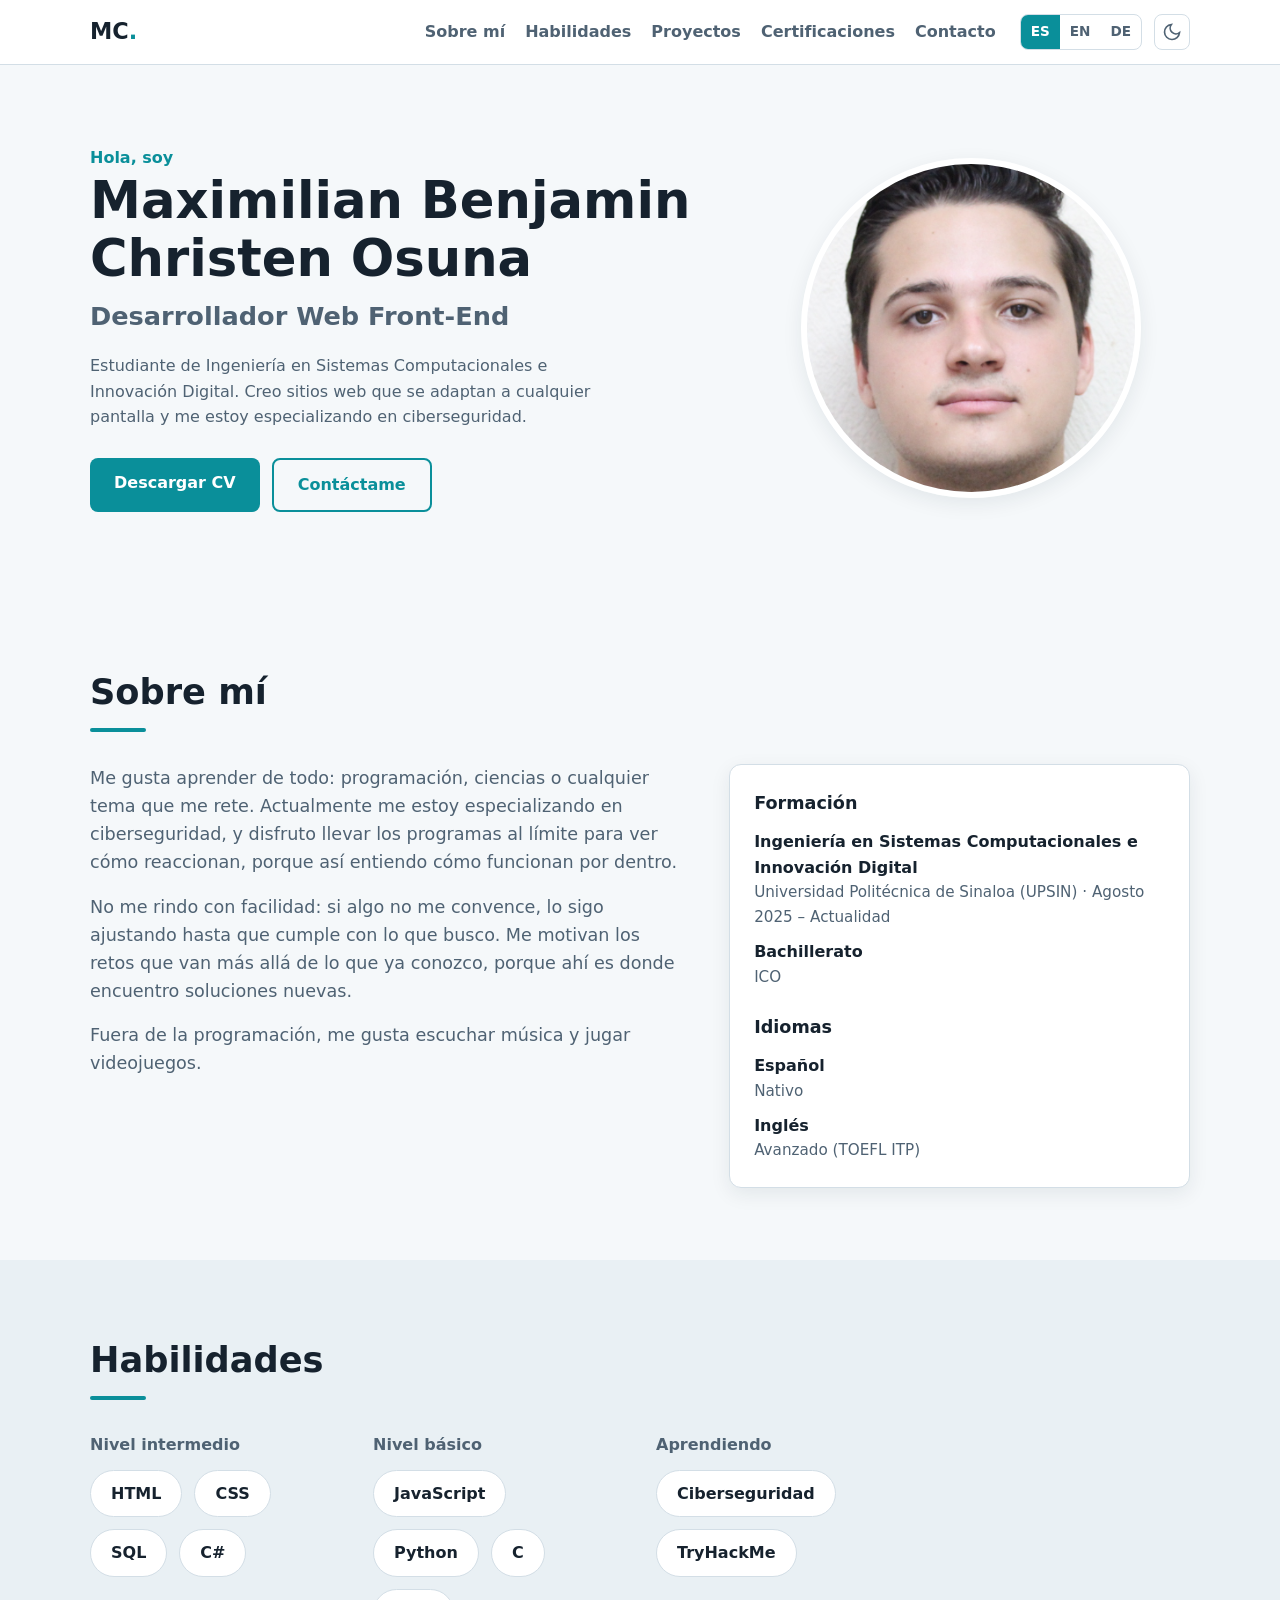
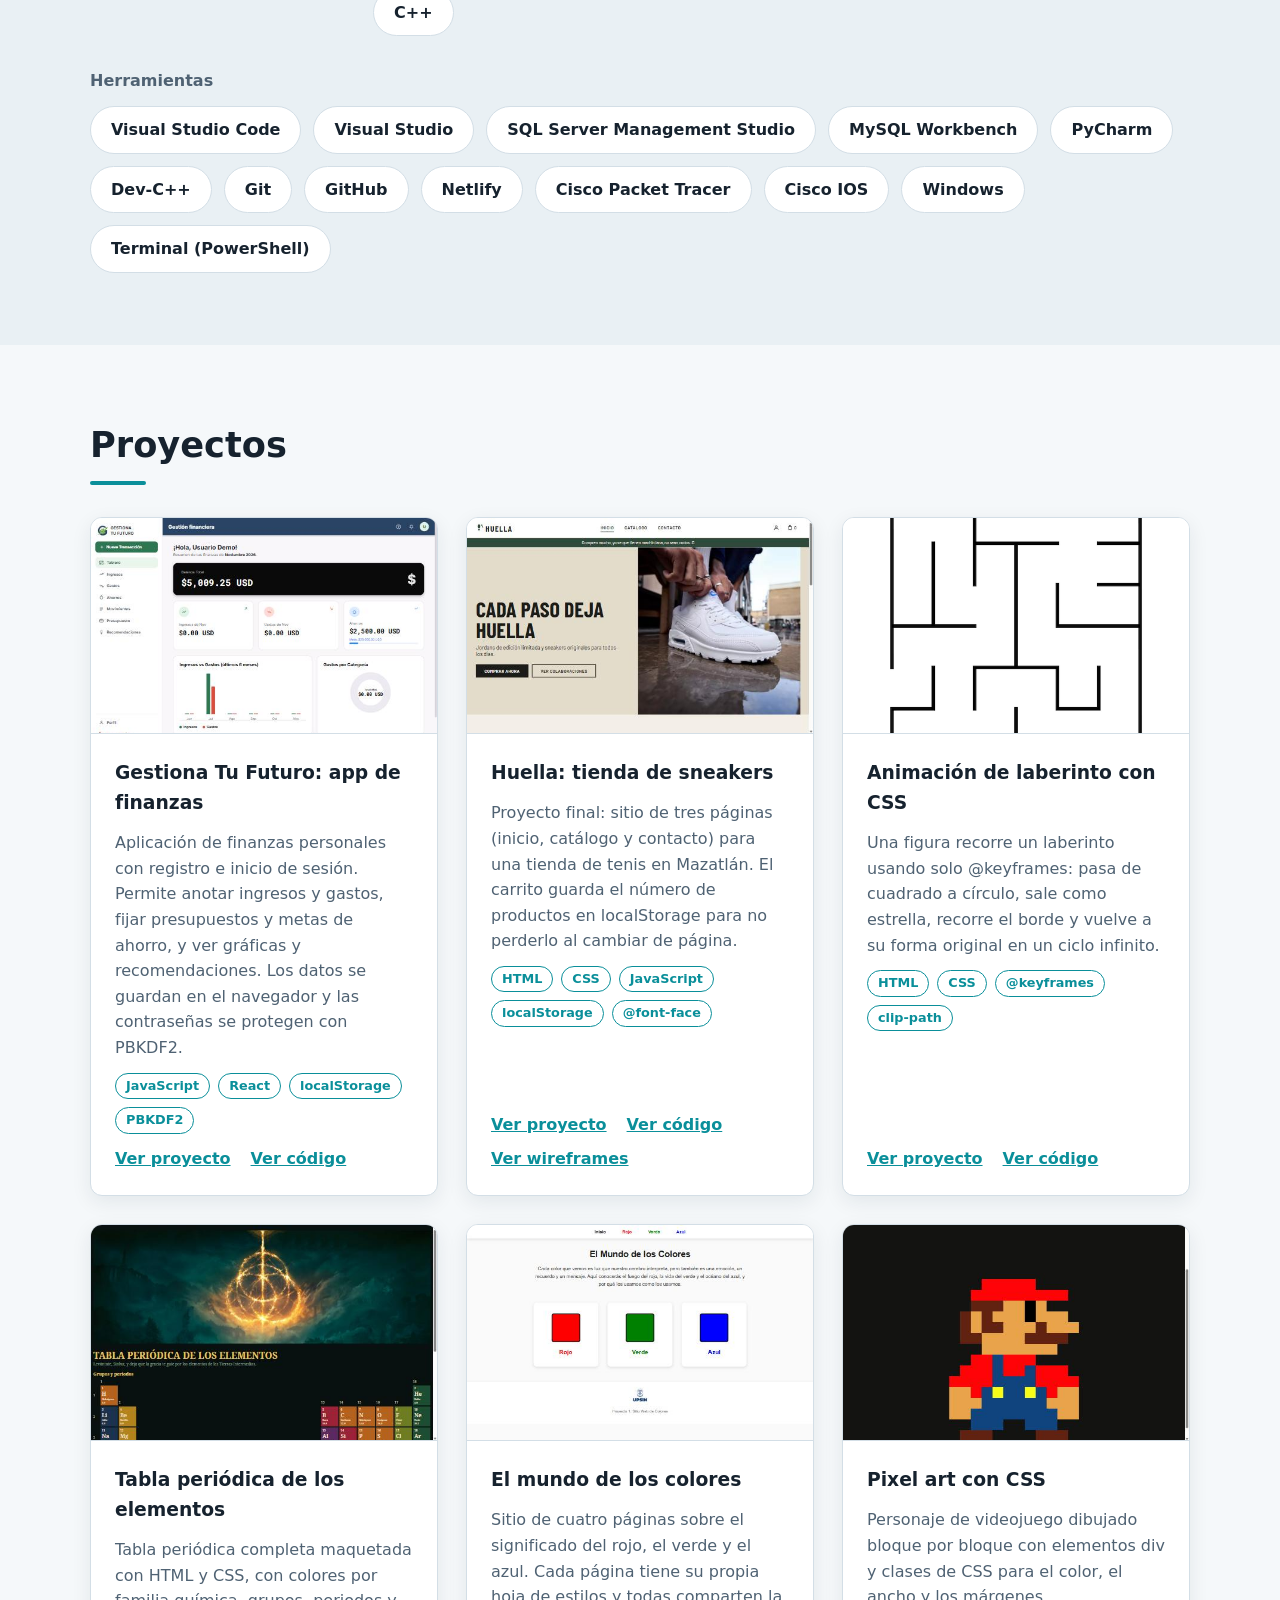
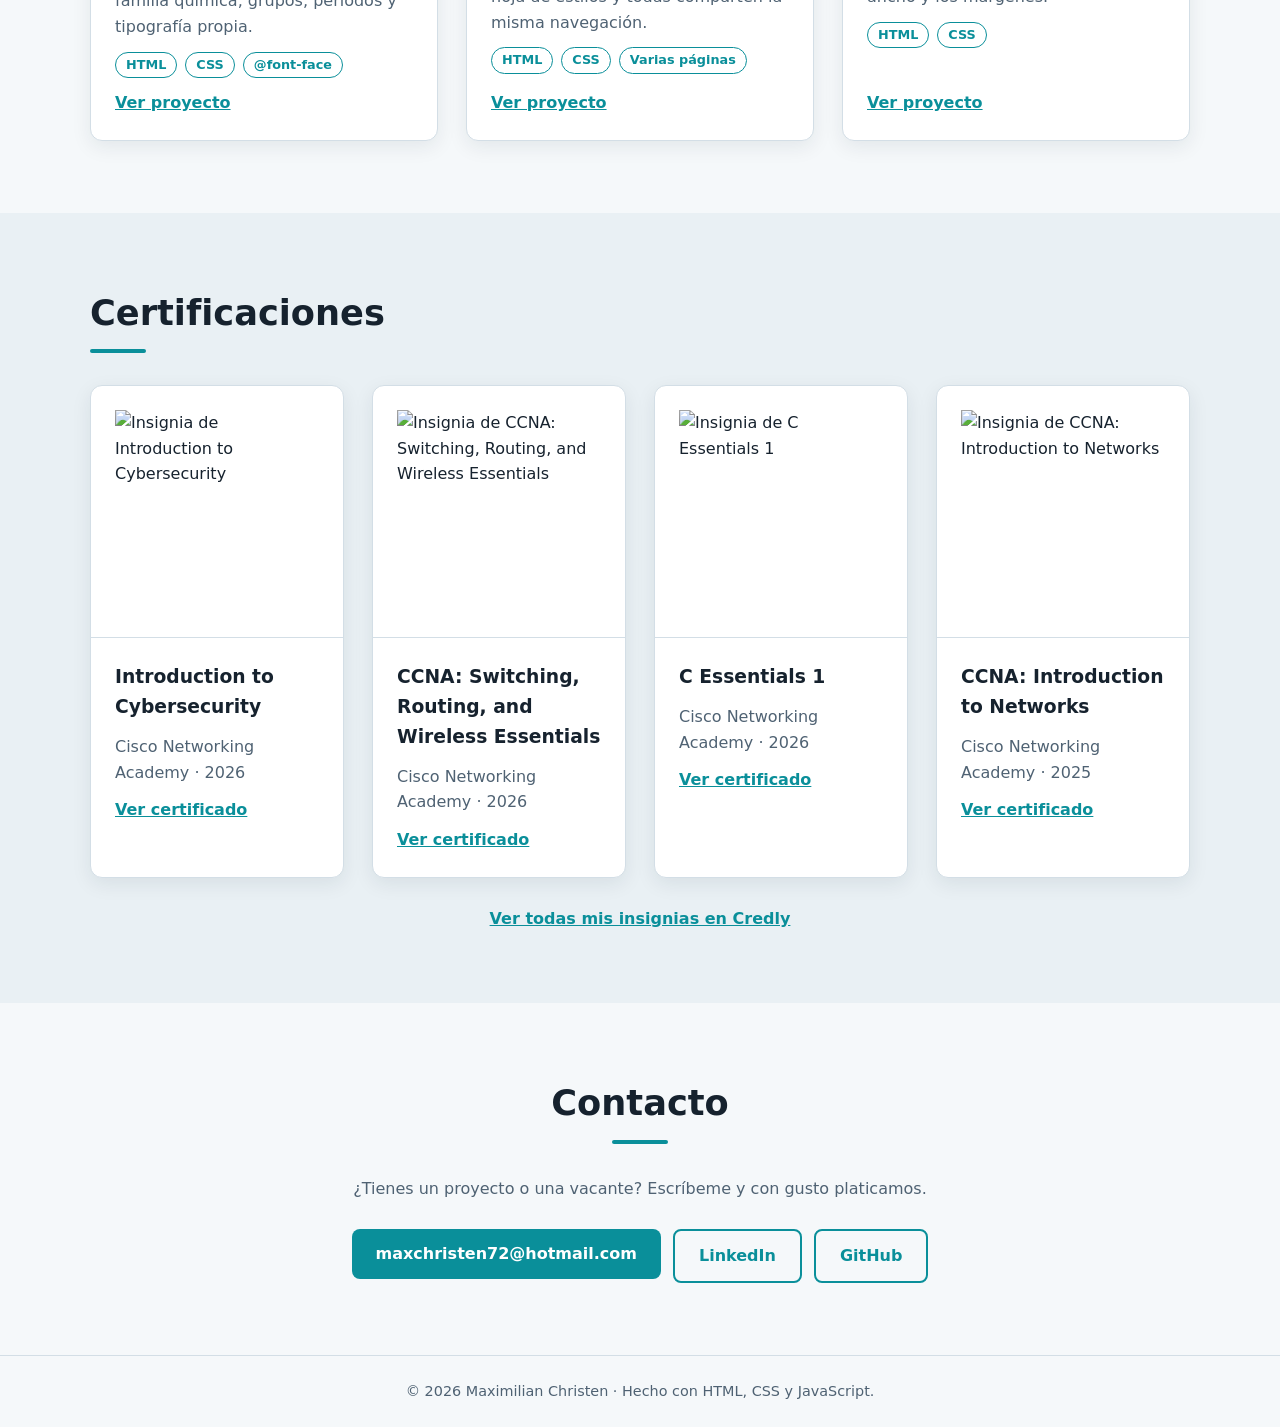
==== index.html @ a8cb23c4 "Portafolio web personal" ====
<!DOCTYPE html>
<html lang="es">
<head>
    <meta charset="UTF-8">
    <meta name="viewport" content="width=device-width, initial-scale=1.0">
    <title>Maximilian Christen | Portafolio</title>
    <meta name="description" content="Portafolio web de Maximilian Benjamin Christen Osuna, desarrollador web front-end y estudiante de Ingeniería en Sistemas Computacionales e Innovación Digital.">
    <link rel="stylesheet" href="estilos/estilos.css">
    <!-- Aplica el tema guardado antes de pintar la página (evita un parpadeo) -->
    <script>
        try {
            const tema = localStorage.getItem("tema");
            if (tema) document.documentElement.dataset.theme = tema;
        } catch (e) {}
    </script>
</head>
<body>
    <a class="saltar" href="#contenido" data-i18n="ui.saltar">Saltar al contenido</a>

    <!-- ===== Encabezado y navegación ===== -->
    <header class="encabezado">
        <nav class="nav contenedor" aria-label="Principal">
            <a class="logo" href="#inicio">MC<span>.</span></a>

            <button class="nav-boton" id="menuBoton" aria-expanded="false" aria-controls="menu" data-i18n-aria="ui.menu" aria-label="Abrir menú">
                <span></span><span></span><span></span>
            </button>

            <ul class="menu" id="menu">
                <li><a href="#sobre-mi" data-i18n="nav.sobre">Sobre mí</a></li>
                <li><a href="#habilidades" data-i18n="nav.habilidades">Habilidades</a></li>
                <li><a href="#proyectos" data-i18n="nav.proyectos">Proyectos</a></li>
                <li><a href="#certificaciones" data-i18n="nav.certificaciones">Certificaciones</a></li>
                <li><a href="#contacto" data-i18n="nav.contacto">Contacto</a></li>
            </ul>

            <div class="ajustes">
                <div class="idiomas" role="group" data-i18n-aria="ui.idioma" aria-label="Idioma">
                    <button type="button" data-lang="es" aria-pressed="true">ES</button>
                    <button type="button" data-lang="en" aria-pressed="false">EN</button>
                    <button type="button" data-lang="de" aria-pressed="false">DE</button>
                </div>
                <button type="button" class="tema-boton" id="temaBoton" data-i18n-aria="ui.tema" aria-label="Cambiar entre modo claro y oscuro">
                    <svg class="icono-sol" viewBox="0 0 24 24" aria-hidden="true"><circle cx="12" cy="12" r="4"/><path d="M12 2v2M12 20v2M4.9 4.9l1.4 1.4M17.7 17.7l1.4 1.4M2 12h2M20 12h2M4.9 19.1l1.4-1.4M17.7 6.3l1.4-1.4"/></svg>
                    <svg class="icono-luna" viewBox="0 0 24 24" aria-hidden="true"><path d="M21 12.8A9 9 0 1 1 11.2 3a7 7 0 0 0 9.8 9.8z"/></svg>
                </button>
            </div>
        </nav>
    </header>

    <main id="contenido">
        <!-- ===== Inicio ===== -->
        <section class="hero contenedor" id="inicio">
            <div class="hero-texto">
                <p class="hero-saludo" data-i18n="hero.saludo">Hola, soy</p>
                <h1>Maximilian Benjamin Christen Osuna</h1>
                <p class="hero-rol" data-i18n="hero.rol">Desarrollador Web Front-End</p>
                <p class="hero-desc" data-i18n="hero.desc">Estudiante de Ingeniería en Sistemas Computacionales e Innovación Digital. Creo sitios web que se adaptan a cualquier pantalla y me estoy especializando en ciberseguridad.</p>
                <div class="hero-acciones">
                    <a class="boton boton-primario" href="documentos/cv.pdf" download data-i18n="hero.cv">Descargar CV</a>
                    <a class="boton boton-secundario" href="#contacto" data-i18n="hero.contacto">Contáctame</a>
                </div>
            </div>
            <img class="hero-foto" src="imagenes/foto.png" width="373" height="476" alt="Fotografía de Maximilian Christen">
        </section>

        <!-- ===== Sobre mí ===== -->
        <section class="seccion" id="sobre-mi">
            <div class="contenedor">
                <h2 data-i18n="sobre.titulo">Sobre mí</h2>
                <div class="sobre-grid">
                    <div class="sobre-texto">
                        <p data-i18n="sobre.texto1">Me gusta aprender de todo: programación, ciencias o cualquier tema que me rete. Actualmente me estoy especializando en ciberseguridad, y disfruto llevar los programas al límite para ver cómo reaccionan, porque así entiendo cómo funcionan por dentro.</p>
                        <p data-i18n="sobre.texto2">No me rindo con facilidad: si algo no me convence, lo sigo ajustando hasta que cumple con lo que busco. Me motivan los retos que van más allá de lo que ya conozco, porque ahí es donde encuentro soluciones nuevas.</p>
                        <p data-i18n="sobre.texto3">Fuera de la programación, me gusta escuchar música y jugar videojuegos.</p>
                    </div>
                    <div class="tarjeta">
                        <h3 data-i18n="sobre.formacion">Formación</h3>
                        <ul class="lista-datos">
                            <li>
                                <strong data-i18n="sobre.carrera">Ingeniería en Sistemas Computacionales e Innovación Digital</strong>
                                <span>Universidad Politécnica de Sinaloa (UPSIN) · <span data-i18n="sobre.fechas">Agosto 2025 – Actualidad</span></span>
                            </li>
                            <li>
                                <strong data-i18n="sobre.prepa">Bachillerato</strong>
                                <span>ICO</span>
                            </li>
                        </ul>
                        <h3 data-i18n="sobre.idiomas">Idiomas</h3>
                        <ul class="lista-datos">
                            <li><strong data-i18n="idioma.es">Español</strong><span data-i18n="nivel.nativo">Nativo</span></li>
                            <li>
                                <strong data-i18n="idioma.en">Inglés</strong>
                                <span data-i18n="nivel.toefl">Avanzado (TOEFL ITP)</span>
                            </li>
                        </ul>
                    </div>
                </div>
            </div>
        </section>

        <!-- ===== Habilidades ===== -->
        <section class="seccion seccion-alterna" id="habilidades">
            <div class="contenedor">
                <h2 data-i18n="hab.titulo">Habilidades</h2>
                <div class="grupos-habilidades">
                    <div class="grupo">
                        <h3 data-i18n="hab.intermedio">Nivel intermedio</h3>
                        <ul class="habilidades">
                            <li>HTML</li>
                            <li>CSS</li>
                            <li>SQL</li>
                            <li>C#</li>
                        </ul>
                    </div>
                    <div class="grupo">
                        <h3 data-i18n="hab.basico">Nivel básico</h3>
                        <ul class="habilidades">
                            <li>JavaScript</li>
                            <li>Python</li>
                            <li>C</li>
                            <li>C++</li>
                        </ul>
                    </div>
                    <div class="grupo">
                        <h3 data-i18n="hab.aprendiendo">Aprendiendo</h3>
                        <ul class="habilidades">
                            <li data-i18n="hab.ciberseguridad">Ciberseguridad</li>
                            <li>TryHackMe</li>
                        </ul>
                    </div>
                    <div class="grupo grupo-ancho">
                        <h3 data-i18n="hab.herramientas">Herramientas</h3>
                        <ul class="habilidades">
                            <li>Visual Studio Code</li>
                            <li>Visual Studio</li>
                            <li>SQL Server Management Studio</li>
                            <li>MySQL Workbench</li>
                            <li>PyCharm</li>
                            <li>Dev-C++</li>
                            <li>Git</li>
                            <li>GitHub</li>
                            <li>Netlify</li>
                            <li>Cisco Packet Tracer</li>
                            <li>Cisco IOS</li>
                            <li>Windows</li>
                            <li data-i18n="hab.terminal">Terminal (PowerShell)</li>
                        </ul>
                    </div>
                </div>
            </div>
        </section>

        <!-- ===== Proyectos ===== -->
        <section class="seccion" id="proyectos">
            <div class="contenedor">
                <h2 data-i18n="proy.titulo">Proyectos</h2>
                <div class="grid-tarjetas">
                    <article class="proyecto tarjeta">
                        <img src="imagenes/proyecto-gestiona-tu-futuro.jpg" width="580" height="363" loading="lazy" alt="Tablero de la app de finanzas Gestiona Tu Futuro">
                        <div class="proyecto-cuerpo">
                            <h3 data-i18n="p6.titulo">Gestiona Tu Futuro: app de finanzas</h3>
                            <p data-i18n="p6.desc">Aplicación de finanzas personales con registro e inicio de sesión. Permite anotar ingresos y gastos, fijar presupuestos y metas de ahorro, y ver gráficas y recomendaciones. Los datos se guardan en el navegador y las contraseñas se protegen con PBKDF2.</p>
                            <ul class="etiquetas"><li>JavaScript</li><li>React</li><li>localStorage</li><li>PBKDF2</li></ul>
                            <div class="proyecto-enlaces">
                                <a href="proyectos/gestiona-tu-futuro/index.html" target="_blank" rel="noopener" data-i18n="proy.ver">Ver proyecto</a>
                                <a href="https://github.com/Unknown-technic/gestiona-tu-futuro" target="_blank" rel="noopener" data-i18n="proy.codigo">Ver código</a>
                            </div>
                        </div>
                    </article>

                    <article class="proyecto tarjeta">
                        <img src="imagenes/proyecto-huella.jpg" width="580" height="363" loading="lazy" alt="Página de inicio de la tienda Huella">
                        <div class="proyecto-cuerpo">
                            <h3 data-i18n="p1.titulo">Huella: tienda de sneakers</h3>
                            <p data-i18n="p1.desc">Proyecto final: sitio de tres páginas (inicio, catálogo y contacto) para una tienda de tenis en Mazatlán. El carrito guarda el número de productos en localStorage para no perderlo al cambiar de página.</p>
                            <ul class="etiquetas"><li>HTML</li><li>CSS</li><li>JavaScript</li><li>localStorage</li><li>@font-face</li></ul>
                            <div class="proyecto-enlaces">
                                <a href="proyectos/huella/index.html" target="_blank" rel="noopener" data-i18n="proy.ver">Ver proyecto</a>
                                <a href="https://github.com/Unknown-technic/huella" target="_blank" rel="noopener" data-i18n="proy.codigo">Ver código</a>
                                <a href="proyectos/huella/documentos/huella-wireframes.pdf" target="_blank" rel="noopener" data-i18n="proy.wireframes">Ver wireframes</a>
                            </div>
                        </div>
                    </article>

                    <article class="proyecto tarjeta">
                        <img src="imagenes/proyecto-laberinto.png" width="626" height="626" loading="lazy" alt="Laberinto usado en la animación con CSS">
                        <div class="proyecto-cuerpo">
                            <h3 data-i18n="p2.titulo">Animación de laberinto con CSS</h3>
                            <p data-i18n="p2.desc">Una figura recorre un laberinto usando solo @keyframes: pasa de cuadrado a círculo, sale como estrella, recorre el borde y vuelve a su forma original en un ciclo infinito.</p>
                            <ul class="etiquetas"><li>HTML</li><li>CSS</li><li>@keyframes</li><li>clip-path</li></ul>
                            <div class="proyecto-enlaces">
                                <a href="proyectos/laberinto/index.html" target="_blank" rel="noopener" data-i18n="proy.ver">Ver proyecto</a>
                                <a href="https://github.com/Unknown-technic/laberinto-css" target="_blank" rel="noopener" data-i18n="proy.codigo">Ver código</a>
                            </div>
                        </div>
                    </article>

                    <article class="proyecto tarjeta">
                        <img src="imagenes/proyecto-tabla-periodica.jpg" width="580" height="363" loading="lazy" alt="Tabla periódica de los elementos hecha con HTML y CSS">
                        <div class="proyecto-cuerpo">
                            <h3 data-i18n="p3.titulo">Tabla periódica de los elementos</h3>
                            <p data-i18n="p3.desc">Tabla periódica completa maquetada con HTML y CSS, con colores por familia química, grupos, periodos y tipografía propia.</p>
                            <ul class="etiquetas"><li>HTML</li><li>CSS</li><li>@font-face</li></ul>
                            <div class="proyecto-enlaces">
                                <a href="proyectos/tabla-periodica/index.html" target="_blank" rel="noopener" data-i18n="proy.ver">Ver proyecto</a>
                            </div>
                        </div>
                    </article>

                    <article class="proyecto tarjeta">
                        <img src="imagenes/proyecto-colores.jpg" width="580" height="363" loading="lazy" alt="Página de inicio del sitio El Mundo de los Colores">
                        <div class="proyecto-cuerpo">
                            <h3 data-i18n="p4.titulo">El mundo de los colores</h3>
                            <p data-i18n="p4.desc">Sitio de cuatro páginas sobre el significado del rojo, el verde y el azul. Cada página tiene su propia hoja de estilos y todas comparten la misma navegación.</p>
                            <ul class="etiquetas"><li>HTML</li><li>CSS</li><li data-i18n="proy.multipagina">Varias páginas</li></ul>
                            <div class="proyecto-enlaces">
                                <a href="proyectos/colores/index.html" target="_blank" rel="noopener" data-i18n="proy.ver">Ver proyecto</a>
                            </div>
                        </div>
                    </article>

                    <article class="proyecto tarjeta">
                        <img src="imagenes/proyecto-pixel-art.jpg" width="576" height="360" loading="lazy" alt="Personaje en pixel art hecho con bloques de CSS">
                        <div class="proyecto-cuerpo">
                            <h3 data-i18n="p5.titulo">Pixel art con CSS</h3>
                            <p data-i18n="p5.desc">Personaje de videojuego dibujado bloque por bloque con elementos div y clases de CSS para el color, el ancho y los márgenes.</p>
                            <ul class="etiquetas"><li>HTML</li><li>CSS</li></ul>
                            <div class="proyecto-enlaces">
                                <a href="proyectos/pixel-art/index.html" target="_blank" rel="noopener" data-i18n="proy.ver">Ver proyecto</a>
                            </div>
                        </div>
                    </article>
                </div>
            </div>
        </section>

        <!-- ===== Certificaciones ===== -->
        <section class="seccion seccion-alterna" id="certificaciones">
            <div class="contenedor">
                <h2 data-i18n="cert.titulo">Certificaciones</h2>
                <!-- Insignias verificadas en Credly -->
                <div class="grid-tarjetas grid-cert">
                    <article class="cert tarjeta">
                        <img src="https://images.credly.com/images/af8c6b4e-fc31-47c4-8dcb-eb7a2065dc5b/I2CS__1_.png" width="340" height="340" loading="lazy" alt="Insignia de Introduction to Cybersecurity">
                        <div class="proyecto-cuerpo">
                            <h3>Introduction to Cybersecurity</h3>
                            <p>Cisco Networking Academy · 2026</p>
                            <a href="https://www.credly.com/badges/f7d655f5-7556-4fdb-8b7f-62c343b4c7ba" target="_blank" rel="noopener" data-i18n="cert.ver">Ver certificado</a>
                        </div>
                    </article>
                    <article class="cert tarjeta">
                        <img src="https://images.credly.com/images/f4ccdba9-dd65-4349-baad-8f05df116443/CCNASRWE__1_.png" width="340" height="340" loading="lazy" alt="Insignia de CCNA: Switching, Routing, and Wireless Essentials">
                        <div class="proyecto-cuerpo">
                            <h3>CCNA: Switching, Routing, and Wireless Essentials</h3>
                            <p>Cisco Networking Academy · 2026</p>
                            <a href="https://www.credly.com/badges/676ca86c-76fe-4b79-8b52-dde69b84503c" target="_blank" rel="noopener" data-i18n="cert.ver">Ver certificado</a>
                        </div>
                    </article>
                    <article class="cert tarjeta">
                        <img src="https://images.credly.com/images/440f3466-4d13-490e-9afd-5f2747f47806/image.png" width="340" height="340" loading="lazy" alt="Insignia de C Essentials 1">
                        <div class="proyecto-cuerpo">
                            <h3>C Essentials 1</h3>
                            <p>Cisco Networking Academy · 2026</p>
                            <a href="https://www.credly.com/badges/182fb46a-5b65-438f-b9e6-2add46f28e28" target="_blank" rel="noopener" data-i18n="cert.ver">Ver certificado</a>
                        </div>
                    </article>
                    <article class="cert tarjeta">
                        <img src="https://images.credly.com/images/70d71df5-f3dc-4380-9b9d-f22513a70417/CCNAITN__1_.png" width="340" height="340" loading="lazy" alt="Insignia de CCNA: Introduction to Networks">
                        <div class="proyecto-cuerpo">
                            <h3>CCNA: Introduction to Networks</h3>
                            <p>Cisco Networking Academy · 2025</p>
                            <a href="https://www.credly.com/badges/acb730fd-c5e4-4371-a067-4f7b94c03c75" target="_blank" rel="noopener" data-i18n="cert.ver">Ver certificado</a>
                        </div>
                    </article>
                </div>
                <p class="cert-perfil"><a href="https://www.credly.com/users/maximilian-christen/badges" target="_blank" rel="noopener" data-i18n="cert.perfil">Ver todas mis insignias en Credly</a></p>
            </div>
        </section>

        <!-- ===== Contacto ===== -->
        <section class="seccion" id="contacto">
            <div class="contenedor contacto">
                <h2 data-i18n="cont.titulo">Contacto</h2>
                <p data-i18n="cont.texto">¿Tienes un proyecto o una vacante? Escríbeme y con gusto platicamos.</p>
                <ul class="contacto-enlaces">
                    <li><a class="boton boton-primario" href="mailto:maxchristen72@hotmail.com">maxchristen72@hotmail.com</a></li>
                    <li><a class="boton boton-secundario" href="https://www.linkedin.com/in/maximilian-christen-ba720b340/" target="_blank" rel="noopener">LinkedIn</a></li>
                    <li><a class="boton boton-secundario" href="https://github.com/Unknown-technic" target="_blank" rel="noopener">GitHub</a></li>
                </ul>
            </div>
        </section>
    </main>

    <footer class="pie">
        <p>© 2026 Maximilian Christen · <span data-i18n="pie.texto">Hecho con HTML, CSS y JavaScript.</span></p>
    </footer>

    <script>
        /* ===== Traducciones (español, inglés y alemán) ===== */
        const textos = {
            es: {
                "ui.saltar": "Saltar al contenido",
                "ui.menu": "Abrir menú",
                "ui.idioma": "Idioma",
                "ui.tema": "Cambiar entre modo claro y oscuro",
                "nav.sobre": "Sobre mí",
                "nav.habilidades": "Habilidades",
                "nav.proyectos": "Proyectos",
                "nav.certificaciones": "Certificaciones",
                "nav.contacto": "Contacto",
                "hero.saludo": "Hola, soy",
                "hero.rol": "Desarrollador Web Front-End",
                "hero.desc": "Estudiante de Ingeniería en Sistemas Computacionales e Innovación Digital. Creo sitios web que se adaptan a cualquier pantalla y me estoy especializando en ciberseguridad.",
                "hero.cv": "Descargar CV",
                "hero.contacto": "Contáctame",
                "sobre.titulo": "Sobre mí",
                "sobre.texto1": "Me gusta aprender de todo: programación, ciencias o cualquier tema que me rete. Actualmente me estoy especializando en ciberseguridad, y disfruto llevar los programas al límite para ver cómo reaccionan, porque así entiendo cómo funcionan por dentro.",
                "sobre.texto2": "No me rindo con facilidad: si algo no me convence, lo sigo ajustando hasta que cumple con lo que busco. Me motivan los retos que van más allá de lo que ya conozco, porque ahí es donde encuentro soluciones nuevas.",
                "sobre.texto3": "Fuera de la programación, me gusta escuchar música y jugar videojuegos.",
                "sobre.formacion": "Formación",
                "sobre.carrera": "Ingeniería en Sistemas Computacionales e Innovación Digital",
                "sobre.fechas": "Agosto 2025 – Actualidad",
                "sobre.prepa": "Bachillerato",
                "sobre.idiomas": "Idiomas",
                "idioma.es": "Español",
                "idioma.en": "Inglés",
                "nivel.nativo": "Nativo",
                "nivel.toefl": "Avanzado (TOEFL ITP)",
                "hab.titulo": "Habilidades",
                "hab.intermedio": "Nivel intermedio",
                "hab.basico": "Nivel básico",
                "hab.herramientas": "Herramientas",
                "hab.aprendiendo": "Aprendiendo",
                "hab.ciberseguridad": "Ciberseguridad",
                "hab.terminal": "Terminal (PowerShell)",
                "proy.titulo": "Proyectos",
                "proy.ver": "Ver proyecto",
                "proy.codigo": "Ver código",
                "proy.wireframes": "Ver wireframes",
                "proy.multipagina": "Varias páginas",
                "p6.titulo": "Gestiona Tu Futuro: app de finanzas",
                "p6.desc": "Aplicación de finanzas personales con registro e inicio de sesión. Permite anotar ingresos y gastos, fijar presupuestos y metas de ahorro, y ver gráficas y recomendaciones. Los datos se guardan en el navegador y las contraseñas se protegen con PBKDF2.",
                "p1.titulo": "Huella: tienda de sneakers",
                "p1.desc": "Proyecto final: sitio de tres páginas (inicio, catálogo y contacto) para una tienda de tenis en Mazatlán. El carrito guarda el número de productos en localStorage para no perderlo al cambiar de página.",
                "p2.titulo": "Animación de laberinto con CSS",
                "p2.desc": "Una figura recorre un laberinto usando solo @keyframes: pasa de cuadrado a círculo, sale como estrella, recorre el borde y vuelve a su forma original en un ciclo infinito.",
                "p3.titulo": "Tabla periódica de los elementos",
                "p3.desc": "Tabla periódica completa maquetada con HTML y CSS, con colores por familia química, grupos, periodos y tipografía propia.",
                "p4.titulo": "El mundo de los colores",
                "p4.desc": "Sitio de cuatro páginas sobre el significado del rojo, el verde y el azul. Cada página tiene su propia hoja de estilos y todas comparten la misma navegación.",
                "p5.titulo": "Pixel art con CSS",
                "p5.desc": "Personaje de videojuego dibujado bloque por bloque con elementos div y clases de CSS para el color, el ancho y los márgenes.",
                "cert.titulo": "Certificaciones",
                "cert.ver": "Ver certificado",
                "cert.perfil": "Ver todas mis insignias en Credly",
                "cont.titulo": "Contacto",
                "cont.texto": "¿Tienes un proyecto o una vacante? Escríbeme y con gusto platicamos.",
                "pie.texto": "Hecho con HTML, CSS y JavaScript."
            },
            en: {
                "ui.saltar": "Skip to content",
                "ui.menu": "Open menu",
                "ui.idioma": "Language",
                "ui.tema": "Switch between light and dark mode",
                "nav.sobre": "About me",
                "nav.habilidades": "Skills",
                "nav.proyectos": "Projects",
                "nav.certificaciones": "Certifications",
                "nav.contacto": "Contact",
                "hero.saludo": "Hi, I'm",
                "hero.rol": "Front-End Web Developer",
                "hero.desc": "Computer Systems and Digital Innovation Engineering student. I build websites that adapt to any screen, and I am specializing in cybersecurity.",
                "hero.cv": "Download CV",
                "hero.contacto": "Contact me",
                "sobre.titulo": "About me",
                "sobre.texto1": "I like learning about everything: programming, science or any topic that challenges me. I am currently specializing in cybersecurity, and I enjoy pushing programs to their limits to see how they react, because that is how I understand how they work inside.",
                "sobre.texto2": "I don't give up easily: if something doesn't convince me, I keep adjusting it until it meets my standards. I am motivated by challenges that go beyond what I already know, because that is where I find new solutions.",
                "sobre.texto3": "Outside of programming, I like listening to music and playing video games.",
                "sobre.formacion": "Education",
                "sobre.carrera": "Computer Systems and Digital Innovation Engineering",
                "sobre.fechas": "August 2025 – Present",
                "sobre.prepa": "High school",
                "sobre.idiomas": "Languages",
                "idioma.es": "Spanish",
                "idioma.en": "English",
                "nivel.nativo": "Native",
                "nivel.toefl": "Advanced (TOEFL ITP)",
                "hab.titulo": "Skills",
                "hab.intermedio": "Intermediate",
                "hab.basico": "Basic",
                "hab.herramientas": "Tools",
                "hab.aprendiendo": "Learning",
                "hab.ciberseguridad": "Cybersecurity",
                "hab.terminal": "Terminal (PowerShell)",
                "proy.titulo": "Projects",
                "proy.ver": "View project",
                "proy.codigo": "View code",
                "proy.wireframes": "View wireframes",
                "proy.multipagina": "Multi-page",
                "p6.titulo": "Gestiona Tu Futuro: finance app",
                "p6.desc": "A personal finance app with sign-up and login. It lets you record income and expenses, set budgets and savings goals, and view charts and recommendations. Data is stored in the browser and passwords are protected with PBKDF2.",
                "p1.titulo": "Huella: sneaker store",
                "p1.desc": "Final project: a three-page website (home, catalog and contact) for a sneaker store in Mazatlán. The cart saves the number of products in localStorage so it is not lost when changing pages.",
                "p2.titulo": "CSS maze animation",
                "p2.desc": "A shape travels through a maze using only @keyframes: it turns from a square into a circle, exits as a star, follows the border and returns to its original shape in an infinite loop.",
                "p3.titulo": "Periodic table of elements",
                "p3.desc": "A complete periodic table built with HTML and CSS, with colors for each chemical family, groups, periods and custom fonts.",
                "p4.titulo": "The world of colors",
                "p4.desc": "A four-page website about the meaning of red, green and blue. Each page has its own stylesheet and they all share the same navigation.",
                "p5.titulo": "CSS pixel art",
                "p5.desc": "A video game character drawn block by block with div elements and CSS classes for color, width and margins.",
                "cert.titulo": "Certifications",
                "cert.ver": "View certificate",
                "cert.perfil": "See all my badges on Credly",
                "cont.titulo": "Contact",
                "cont.texto": "Do you have a project or a job opening? Send me a message and let's talk.",
                "pie.texto": "Built with HTML, CSS and JavaScript."
            },
            de: {
                "ui.saltar": "Zum Inhalt springen",
                "ui.menu": "Menü öffnen",
                "ui.idioma": "Sprache",
                "ui.tema": "Zwischen hellem und dunklem Modus wechseln",
                "nav.sobre": "Über mich",
                "nav.habilidades": "Kenntnisse",
                "nav.proyectos": "Projekte",
                "nav.certificaciones": "Zertifikate",
                "nav.contacto": "Kontakt",
                "hero.saludo": "Hallo, ich bin",
                "hero.rol": "Front-End-Webentwickler",
                "hero.desc": "Student der Computersystemtechnik und digitalen Innovation. Ich entwickle Websites, die sich an jeden Bildschirm anpassen, und spezialisiere mich auf Cybersicherheit.",
                "hero.cv": "Lebenslauf herunterladen",
                "hero.contacto": "Kontakt aufnehmen",
                "sobre.titulo": "Über mich",
                "sobre.texto1": "Ich lerne gern über alles: Programmierung, Naturwissenschaften oder jedes Thema, das mich herausfordert. Derzeit spezialisiere ich mich auf Cybersicherheit und bringe Programme gern an ihre Grenzen, um zu sehen, wie sie reagieren, denn so verstehe ich, wie sie im Inneren funktionieren.",
                "sobre.texto2": "Ich gebe nicht so leicht auf: Wenn mich etwas nicht überzeugt, verbessere ich es so lange, bis es meinen Ansprüchen genügt. Mich motivieren Herausforderungen, die über das hinausgehen, was ich bereits kenne, denn dort finde ich neue Lösungen.",
                "sobre.texto3": "Außerhalb der Programmierung höre ich gern Musik und spiele Videospiele.",
                "sobre.formacion": "Ausbildung",
                "sobre.carrera": "Ingenieurwesen für Computersysteme und digitale Innovation",
                "sobre.fechas": "August 2025 – heute",
                "sobre.prepa": "Abitur",
                "sobre.idiomas": "Sprachen",
                "idioma.es": "Spanisch",
                "idioma.en": "Englisch",
                "nivel.nativo": "Muttersprache",
                "nivel.toefl": "Fortgeschritten (TOEFL ITP)",
                "hab.titulo": "Kenntnisse",
                "hab.intermedio": "Mittleres Niveau",
                "hab.basico": "Grundkenntnisse",
                "hab.herramientas": "Werkzeuge",
                "hab.aprendiendo": "Lerne gerade",
                "hab.ciberseguridad": "Cybersicherheit",
                "hab.terminal": "Terminal (PowerShell)",
                "proy.titulo": "Projekte",
                "proy.ver": "Projekt ansehen",
                "proy.codigo": "Code ansehen",
                "proy.wireframes": "Wireframes ansehen",
                "proy.multipagina": "Mehrseitig",
                "p6.titulo": "Gestiona Tu Futuro: Finanz-App",
                "p6.desc": "Eine App für persönliche Finanzen mit Registrierung und Anmeldung. Sie erfasst Einnahmen und Ausgaben, legt Budgets und Sparziele fest und zeigt Diagramme und Empfehlungen. Die Daten werden im Browser gespeichert und Passwörter mit PBKDF2 geschützt.",
                "p1.titulo": "Huella: Sneaker-Shop",
                "p1.desc": "Abschlussprojekt: eine dreiseitige Website (Startseite, Katalog und Kontakt) für ein Sneaker-Geschäft in Mazatlán. Der Warenkorb speichert die Anzahl der Produkte im localStorage, damit sie beim Seitenwechsel nicht verloren geht.",
                "p2.titulo": "Labyrinth-Animation mit CSS",
                "p2.desc": "Eine Figur durchläuft ein Labyrinth nur mit @keyframes: Sie wird vom Quadrat zum Kreis, verlässt das Labyrinth als Stern, folgt dem Rand und kehrt in einer Endlosschleife zu ihrer ursprünglichen Form zurück.",
                "p3.titulo": "Periodensystem der Elemente",
                "p3.desc": "Ein vollständiges Periodensystem, erstellt mit HTML und CSS, mit Farben für jede chemische Familie, Gruppen, Perioden und eigener Schriftart.",
                "p4.titulo": "Die Welt der Farben",
                "p4.desc": "Eine vierseitige Website über die Bedeutung von Rot, Grün und Blau. Jede Seite hat ihr eigenes Stylesheet, und alle teilen dieselbe Navigation.",
                "p5.titulo": "Pixel-Art mit CSS",
                "p5.desc": "Eine Videospielfigur, Block für Block gezeichnet mit div-Elementen und CSS-Klassen für Farbe, Breite und Abstände.",
                "cert.titulo": "Zertifikate",
                "cert.ver": "Zertifikat ansehen",
                "cert.perfil": "Alle meine Abzeichen auf Credly ansehen",
                "cont.titulo": "Kontakt",
                "cont.texto": "Haben Sie ein Projekt oder eine offene Stelle? Schreiben Sie mir, ich freue mich auf Ihre Nachricht.",
                "pie.texto": "Erstellt mit HTML, CSS und JavaScript."
            }
        };

        function guardar(clave, valor) {
            try { localStorage.setItem(clave, valor); } catch (e) {}
        }

        function leer(clave) {
            try { return localStorage.getItem(clave); } catch (e) { return null; }
        }

        function cambiarIdioma(idioma) {
            const t = textos[idioma];
            document.documentElement.lang = idioma;
            document.querySelectorAll("[data-i18n]").forEach(el => {
                el.textContent = t[el.dataset.i18n];
            });
            document.querySelectorAll("[data-i18n-aria]").forEach(el => {
                el.setAttribute("aria-label", t[el.dataset.i18nAria]);
            });
            document.querySelectorAll("[data-lang]").forEach(boton => {
                boton.setAttribute("aria-pressed", boton.dataset.lang === idioma);
            });
            guardar("idioma", idioma);
        }

        document.querySelectorAll("[data-lang]").forEach(boton => {
            boton.addEventListener("click", () => cambiarIdioma(boton.dataset.lang));
        });

        const idiomaGuardado = leer("idioma");
        if (idiomaGuardado && textos[idiomaGuardado]) cambiarIdioma(idiomaGuardado);

        /* ===== Modo claro / oscuro ===== */
        document.getElementById("temaBoton").addEventListener("click", () => {
            const raiz = document.documentElement;
            const oscuroActual = raiz.dataset.theme
                ? raiz.dataset.theme === "dark"
                : matchMedia("(prefers-color-scheme: dark)").matches;
            raiz.dataset.theme = oscuroActual ? "light" : "dark";
            guardar("tema", raiz.dataset.theme);
        });

        /* ===== Menú en celular ===== */
        const menuBoton = document.getElementById("menuBoton");
        const menu = document.getElementById("menu");

        menuBoton.addEventListener("click", () => {
            const abierto = menu.classList.toggle("abierto");
            menuBoton.setAttribute("aria-expanded", abierto);
        });

        menu.querySelectorAll("a").forEach(enlace => {
            enlace.addEventListener("click", () => {
                menu.classList.remove("abierto");
                menuBoton.setAttribute("aria-expanded", false);
            });
        });
    </script>
</body>
</html>
---- estilos/estilos.css ----
/* ===== Variables de color (modo claro) ===== */
:root {
    --fondo: #f5f8fa;
    --fondo-alterno: #e9f0f4;
    --superficie: #ffffff;
    --texto: #16222e;
    --texto-suave: #4f6273;
    --borde: #d3dee6;
    --acento: #0a8f9a;
    --acento-texto: #ffffff;
    --sombra: 0 6px 20px rgba(16, 34, 46, 0.08);
    --radio: 12px;
    --ancho-max: 1100px;
    color-scheme: light;
}

/* ===== Modo oscuro (preferencia del sistema) ===== */
@media (prefers-color-scheme: dark) {
    :root:not([data-theme="light"]) {
        --fondo: #0f1923;
        --fondo-alterno: #142230;
        --superficie: #1a2a3a;
        --texto: #e6eef4;
        --texto-suave: #9fb2c2;
        --borde: #2a3d50;
        --acento: #2fd0dc;
        --acento-texto: #0f1923;
        --sombra: 0 6px 20px rgba(0, 0, 0, 0.35);
        color-scheme: dark;
    }
}

/* ===== Modo oscuro (elegido con el botón) ===== */
:root[data-theme="dark"] {
    --fondo: #0f1923;
    --fondo-alterno: #142230;
    --superficie: #1a2a3a;
    --texto: #e6eef4;
    --texto-suave: #9fb2c2;
    --borde: #2a3d50;
    --acento: #2fd0dc;
    --acento-texto: #0f1923;
    --sombra: 0 6px 20px rgba(0, 0, 0, 0.35);
    color-scheme: dark;
}

/* ===== Base ===== */
* {
    margin: 0;
    padding: 0;
    box-sizing: border-box;
}

html {
    scroll-behavior: smooth;
    scroll-padding-top: 80px;
}

body {
    font-family: "Segoe UI", system-ui, -apple-system, Roboto, Arial, sans-serif;
    line-height: 1.6;
    background-color: var(--fondo);
    color: var(--texto);
    transition: background-color 0.3s ease, color 0.3s ease;
}

img {
    display: block;
    max-width: 100%;
    height: auto;
}

a {
    color: var(--acento);
}

ul {
    list-style: none;
}

:focus-visible {
    outline: 3px solid var(--acento);
    outline-offset: 3px;
}

.contenedor {
    width: min(100% - 32px, var(--ancho-max));
    margin-inline: auto;
}

/* Enlace oculto para saltar al contenido con el teclado */
.saltar {
    position: absolute;
    left: 16px;
    top: -60px;
    padding: 8px 16px;
    background: var(--acento);
    color: var(--acento-texto);
    border-radius: 8px;
    z-index: 100;
}

.saltar:focus {
    top: 16px;
}

/* ===== Encabezado y navegación ===== */
.encabezado {
    position: sticky;
    top: 0;
    z-index: 50;
    background-color: var(--superficie);
    border-bottom: 1px solid var(--borde);
}

.nav {
    display: flex;
    align-items: center;
    gap: 24px;
    min-height: 64px;
}

.logo {
    font-size: 1.4rem;
    font-weight: 800;
    color: var(--texto);
    text-decoration: none;
}

.logo span {
    color: var(--acento);
}

.menu {
    display: flex;
    gap: 20px;
    margin-left: auto;
}

.menu a {
    color: var(--texto-suave);
    text-decoration: none;
    font-weight: 600;
    transition: color 0.2s ease;
}

.menu a:hover {
    color: var(--acento);
}

.ajustes {
    display: flex;
    align-items: center;
    gap: 12px;
}

.idiomas {
    display: flex;
    border: 1px solid var(--borde);
    border-radius: 8px;
    overflow: hidden;
}

.idiomas button,
.tema-boton {
    font: inherit;
    font-size: 0.85rem;
    font-weight: 700;
    color: var(--texto-suave);
    background: transparent;
    border: none;
    cursor: pointer;
}

.idiomas button {
    padding: 6px 10px;
}

.idiomas button[aria-pressed="true"] {
    background-color: var(--acento);
    color: var(--acento-texto);
}

.tema-boton {
    display: grid;
    place-items: center;
    width: 36px;
    height: 36px;
    border: 1px solid var(--borde);
    border-radius: 8px;
}

.tema-boton svg {
    width: 20px;
    height: 20px;
    fill: none;
    stroke: currentColor;
    stroke-width: 2;
    stroke-linecap: round;
}

/* En modo claro se muestra la luna; en oscuro, el sol */
.icono-sol { display: none; }

:root[data-theme="dark"] .icono-sol { display: block; }
:root[data-theme="dark"] .icono-luna { display: none; }

@media (prefers-color-scheme: dark) {
    :root:not([data-theme="light"]) .icono-sol { display: block; }
    :root:not([data-theme="light"]) .icono-luna { display: none; }
}

/* Botón de menú (solo en celular) */
.nav-boton {
    display: none;
    flex-direction: column;
    justify-content: center;
    gap: 5px;
    width: 40px;
    height: 40px;
    padding: 8px;
    background: transparent;
    border: 1px solid var(--borde);
    border-radius: 8px;
    cursor: pointer;
}

.nav-boton span {
    display: block;
    height: 2px;
    background-color: var(--texto);
    border-radius: 2px;
}

/* ===== Botones ===== */
.boton {
    display: inline-block;
    padding: 12px 24px;
    border-radius: 8px;
    font-weight: 700;
    text-decoration: none;
    transition: transform 0.2s ease, background-color 0.2s ease;
}

.boton:hover {
    transform: translateY(-2px);
}

.boton-primario {
    background-color: var(--acento);
    color: var(--acento-texto);
}

.boton-secundario {
    border: 2px solid var(--acento);
    color: var(--acento);
}

/* ===== Inicio ===== */
.hero {
    display: grid;
    grid-template-columns: 1.4fr 1fr;
    align-items: center;
    gap: 48px;
    padding-block: 80px;
}

.hero-saludo {
    color: var(--acento);
    font-weight: 700;
}

.hero h1 {
    font-size: clamp(2rem, 5vw, 3.2rem);
    line-height: 1.15;
}

.hero-rol {
    font-size: clamp(1.2rem, 2.5vw, 1.6rem);
    font-weight: 600;
    color: var(--texto-suave);
    margin-top: 8px;
}

.hero-desc {
    max-width: 52ch;
    margin-top: 16px;
    color: var(--texto-suave);
}

.hero-acciones {
    display: flex;
    flex-wrap: wrap;
    gap: 12px;
    margin-top: 28px;
}

.hero-foto {
    width: 100%;
    max-width: 340px;
    aspect-ratio: 1;
    object-fit: cover;
    object-position: center 30%;
    justify-self: center;
    border-radius: 50%;
    border: 6px solid var(--superficie);
    box-shadow: var(--sombra);
}

/* ===== Secciones ===== */
.seccion {
    padding-block: 72px;
}

.seccion-alterna {
    background-color: var(--fondo-alterno);
}

.seccion h2 {
    font-size: clamp(1.6rem, 3.5vw, 2.2rem);
    margin-bottom: 32px;
}

.seccion h2::after {
    content: "";
    display: block;
    width: 56px;
    height: 4px;
    margin-top: 8px;
    background-color: var(--acento);
    border-radius: 2px;
}

.tarjeta {
    background-color: var(--superficie);
    border: 1px solid var(--borde);
    border-radius: var(--radio);
    box-shadow: var(--sombra);
}

/* ===== Sobre mí ===== */
.sobre-grid {
    display: grid;
    grid-template-columns: 1.3fr 1fr;
    gap: 40px;
    align-items: start;
}

.sobre-texto {
    display: flex;
    flex-direction: column;
    gap: 16px;
}

.sobre-texto p {
    font-size: 1.1rem;
    color: var(--texto-suave);
}

.sobre-grid .tarjeta {
    padding: 24px;
}

.sobre-grid h3 {
    font-size: 1.1rem;
    margin-bottom: 12px;
}

.sobre-grid h3:not(:first-child) {
    margin-top: 24px;
}

.lista-datos {
    display: flex;
    flex-direction: column;
    gap: 10px;
}

.lista-datos li {
    display: flex;
    flex-direction: column;
}

.lista-datos li > span {
    color: var(--texto-suave);
    font-size: 0.95rem;
}

/* ===== Habilidades ===== */
.grupos-habilidades {
    display: grid;
    grid-template-columns: repeat(auto-fit, minmax(220px, 1fr));
    gap: 32px;
}

.grupo-ancho {
    grid-column: 1 / -1;
}

.grupo h3 {
    font-size: 1rem;
    color: var(--texto-suave);
    margin-bottom: 12px;
}

.habilidades {
    display: flex;
    flex-wrap: wrap;
    gap: 12px;
}

.habilidades li {
    padding: 10px 20px;
    background-color: var(--superficie);
    border: 1px solid var(--borde);
    border-radius: 999px;
    font-weight: 600;
}

/* ===== Proyectos y certificaciones ===== */
.grid-tarjetas {
    display: grid;
    grid-template-columns: repeat(auto-fit, minmax(300px, 1fr));
    gap: 28px;
}

.proyecto,
.cert {
    display: flex;
    flex-direction: column;
    overflow: hidden;
}

.proyecto img,
.cert img {
    width: 100%;
    aspect-ratio: 16 / 10;
    object-fit: cover;
    background-color: #ffffff;
    border-bottom: 1px solid var(--borde);
}

.proyecto-cuerpo {
    display: flex;
    flex-direction: column;
    gap: 12px;
    flex: 1;
    padding: 24px;
}

.proyecto-cuerpo p {
    color: var(--texto-suave);
}

.etiquetas {
    display: flex;
    flex-wrap: wrap;
    gap: 8px;
}

.etiquetas li {
    padding: 2px 10px;
    font-size: 0.8rem;
    font-weight: 600;
    color: var(--acento);
    border: 1px solid var(--acento);
    border-radius: 999px;
}

.proyecto-enlaces {
    display: flex;
    flex-wrap: wrap;
    gap: 8px 20px;
    margin-top: auto;
    font-weight: 700;
}

.cert a {
    font-weight: 700;
}

/* Las insignias son cuadradas: se muestran completas, sin recortar */
.grid-cert {
    grid-template-columns: repeat(auto-fit, minmax(220px, 1fr));
}

.cert img {
    aspect-ratio: 1;
    object-fit: contain;
    padding: 24px;
    background-color: transparent;
}

.cert-perfil {
    margin-top: 28px;
    text-align: center;
    font-weight: 700;
}

/* ===== Contacto ===== */
.contacto {
    text-align: center;
}

.contacto h2::after {
    margin-inline: auto;
}

.contacto p {
    color: var(--texto-suave);
    margin-bottom: 28px;
}

.contacto-enlaces {
    display: flex;
    flex-wrap: wrap;
    justify-content: center;
    gap: 12px;
}

/* ===== Pie de página ===== */
.pie {
    padding: 24px 16px;
    text-align: center;
    font-size: 0.9rem;
    color: var(--texto-suave);
    border-top: 1px solid var(--borde);
}

/* ===== Tableta ===== */
@media (max-width: 900px) {
    .menu {
        gap: 14px;
    }

    .hero,
    .sobre-grid {
        grid-template-columns: 1fr;
    }

    .hero {
        text-align: center;
        padding-block: 56px;
    }

    .hero-foto {
        grid-row: 1;
        max-width: 220px;
    }

    .hero-desc {
        margin-inline: auto;
    }

    .hero-acciones {
        justify-content: center;
    }
}

/* ===== Celular: el menú se vuelve desplegable ===== */
@media (max-width: 760px) {
    .nav {
        flex-wrap: wrap;
        gap: 12px;
    }

    .nav-boton {
        display: flex;
        order: 3;
    }

    .ajustes {
        margin-left: auto;
    }

    .menu {
        display: none;
        order: 4;
        flex-direction: column;
        gap: 0;
        width: 100%;
        margin-left: 0;
        padding-bottom: 12px;
    }

    .menu.abierto {
        display: flex;
    }

    .menu a {
        display: block;
        padding: 12px 4px;
        border-top: 1px solid var(--borde);
    }

    .seccion {
        padding-block: 56px;
    }

    .grid-tarjetas {
        grid-template-columns: 1fr;
    }

    /* Las insignias van de dos en dos para que no queden enormes */
    .grid-cert {
        grid-template-columns: repeat(2, 1fr);
        gap: 16px;
    }

    .cert img {
        padding: 12px;
    }

    .cert .proyecto-cuerpo {
        padding: 16px;
        font-size: 0.9rem;
    }
}

/* Respeta a quien prefiere menos movimiento */
@media (prefers-reduced-motion: reduce) {
    html {
        scroll-behavior: auto;
    }

    * {
        transition: none !important;
    }
}
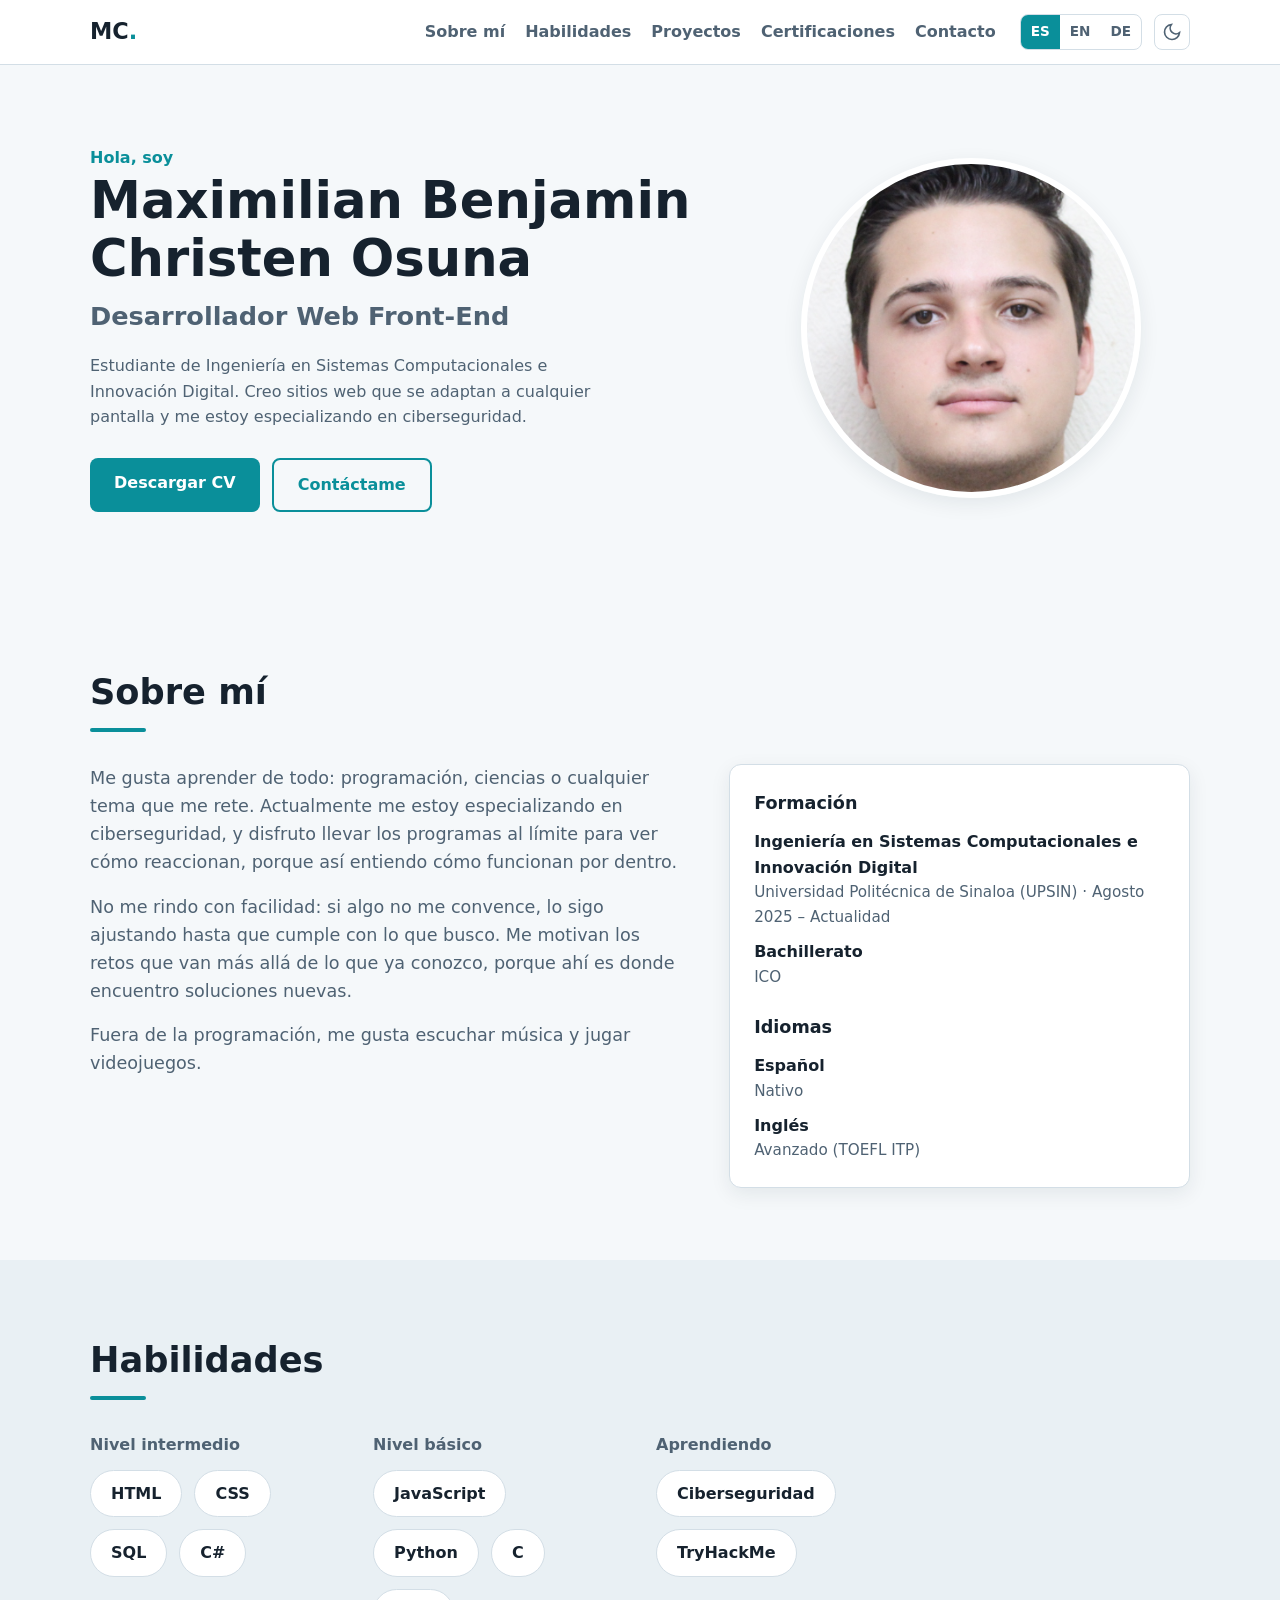
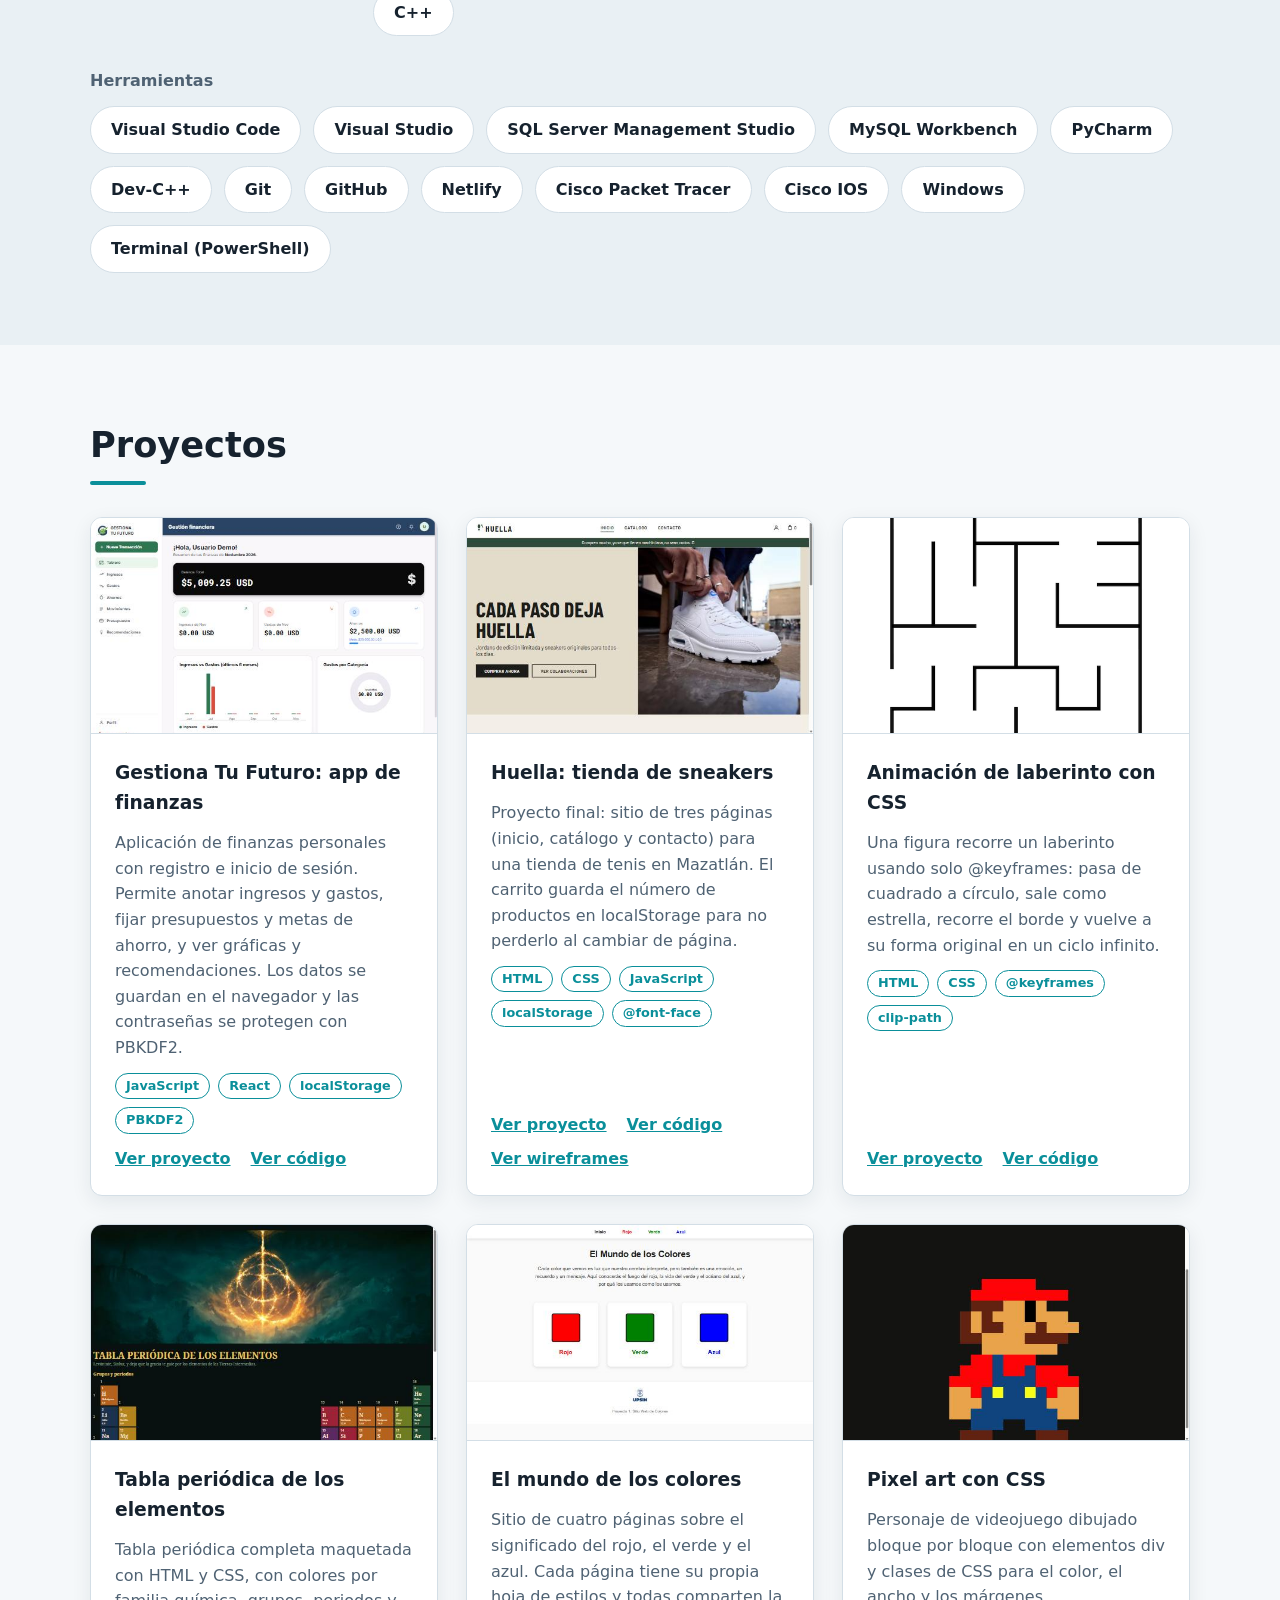
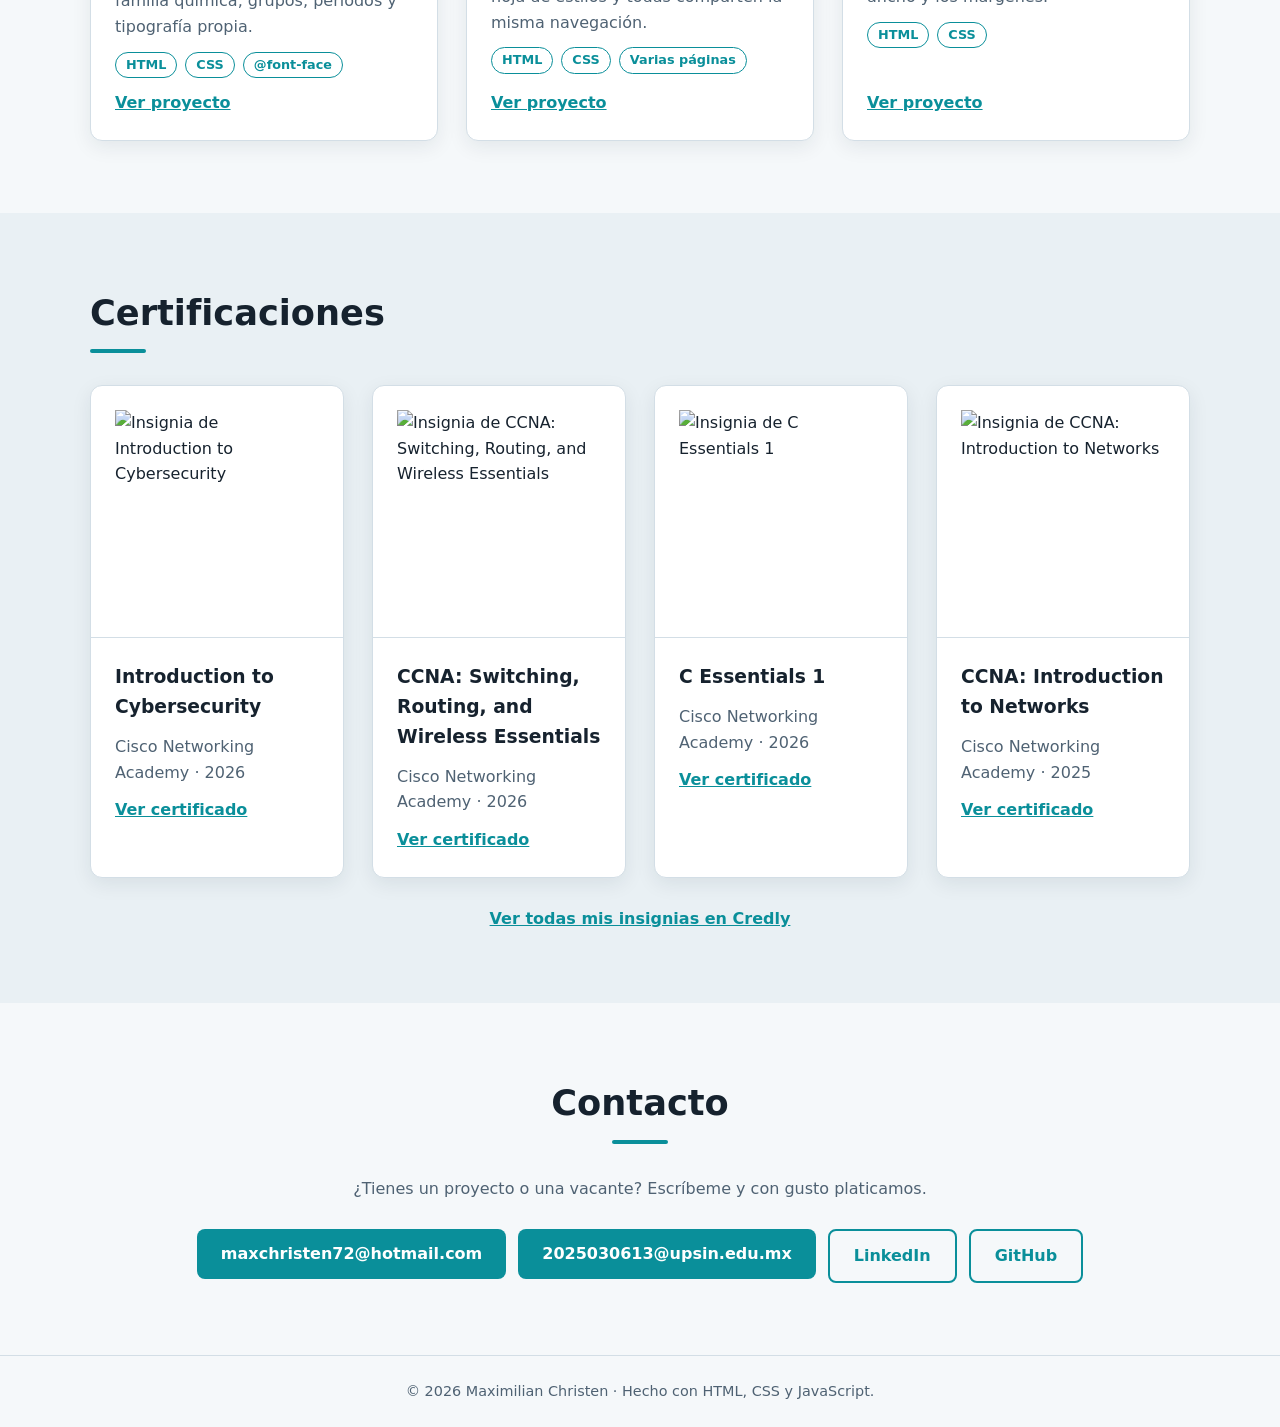
==== commit 91052a89: "Agregar correo institucional" ====
--- a/index.html
+++ b/index.html
@@ -57,7 +57,7 @@
                 <p class="hero-rol" data-i18n="hero.rol">Desarrollador Web Front-End</p>
                 <p class="hero-desc" data-i18n="hero.desc">Estudiante de Ingeniería en Sistemas Computacionales e Innovación Digital. Creo sitios web que se adaptan a cualquier pantalla y me estoy especializando en ciberseguridad.</p>
                 <div class="hero-acciones">
-                    <a class="boton boton-primario" href="documentos/cv.pdf" download data-i18n="hero.cv">Descargar CV</a>
+                    <a class="boton boton-primario" id="botonCV" href="documentos/cv.pdf" download data-i18n="hero.cv">Descargar CV</a>
                     <a class="boton boton-secundario" href="#contacto" data-i18n="hero.contacto">Contáctame</a>
                 </div>
             </div>
@@ -285,6 +285,7 @@
                 <p data-i18n="cont.texto">¿Tienes un proyecto o una vacante? Escríbeme y con gusto platicamos.</p>
                 <ul class="contacto-enlaces">
                     <li><a class="boton boton-primario" href="mailto:maxchristen72@hotmail.com">maxchristen72@hotmail.com</a></li>
+                    <li><a class="boton boton-primario" href="mailto:2025030613@upsin.edu.mx">2025030613@upsin.edu.mx</a></li>
                     <li><a class="boton boton-secundario" href="https://www.linkedin.com/in/maximilian-christen-ba720b340/" target="_blank" rel="noopener">LinkedIn</a></li>
                     <li><a class="boton boton-secundario" href="https://github.com/Unknown-technic" target="_blank" rel="noopener">GitHub</a></li>
                 </ul>
@@ -498,6 +499,8 @@
             document.querySelectorAll("[data-lang]").forEach(boton => {
                 boton.setAttribute("aria-pressed", boton.dataset.lang === idioma);
             });
+            // El CV se descarga en el idioma elegido
+            document.getElementById("botonCV").href = idioma === "es" ? "documentos/cv.pdf" : `documentos/cv-${idioma}.pdf`;
             guardar("idioma", idioma);
         }
 
